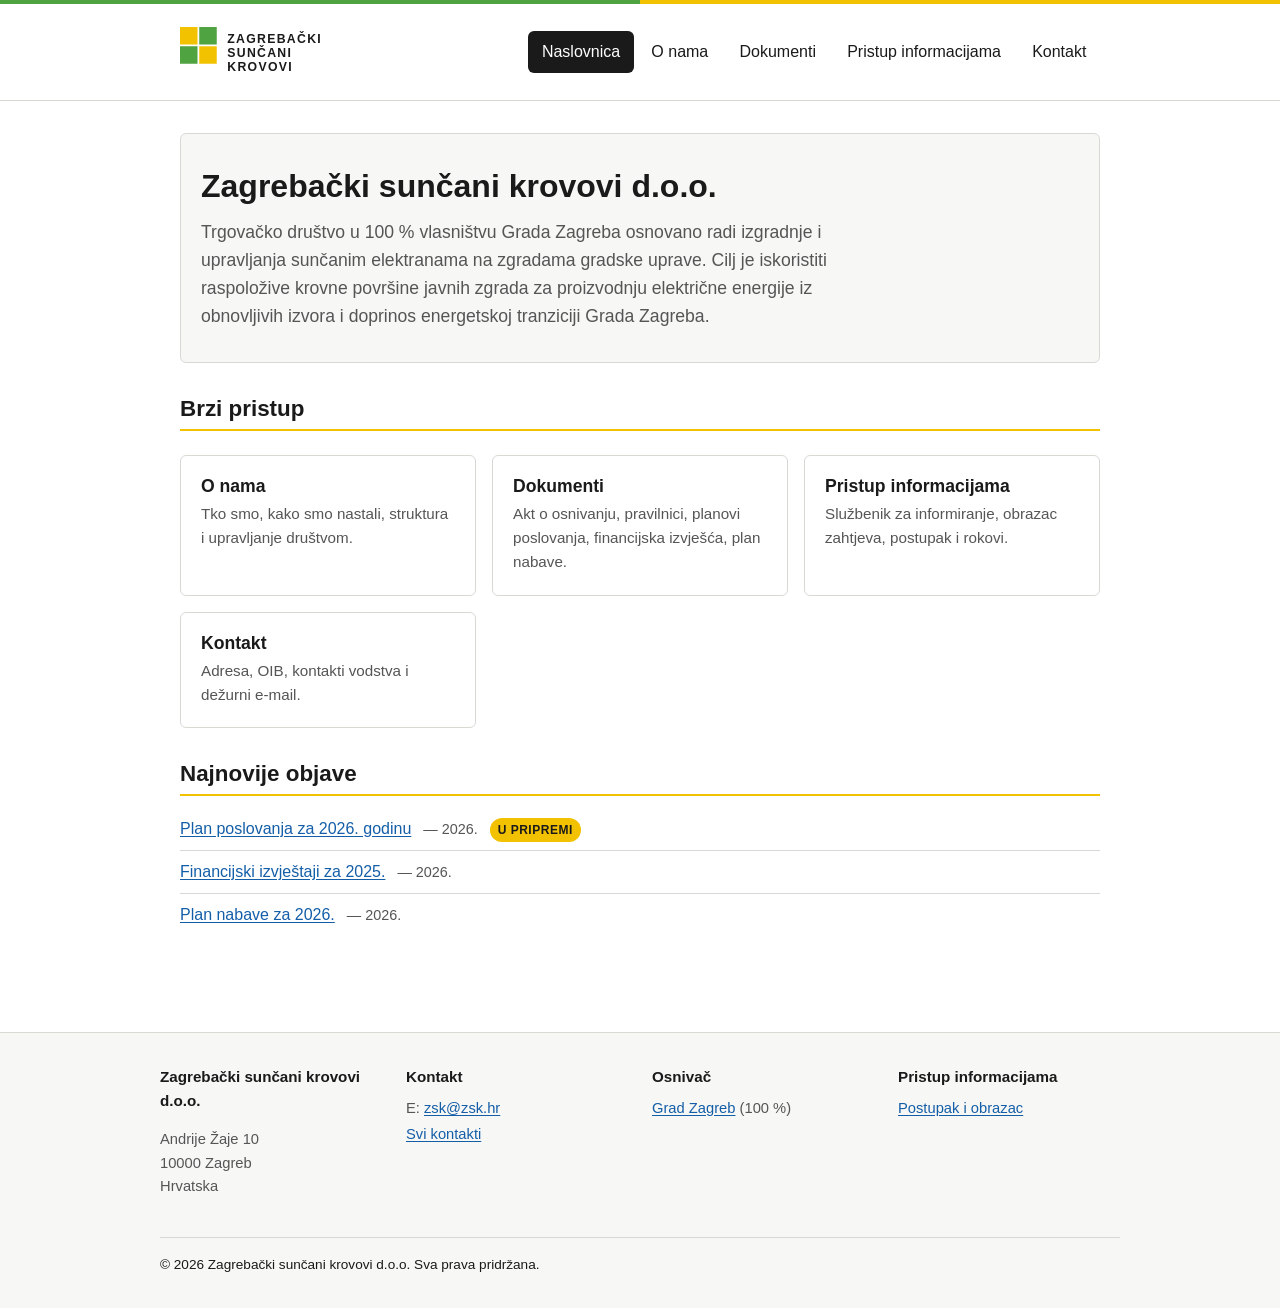
==== index.html @ 7d4e2648 "Initial ZSK web prototype (v0.1) — 5-page static site for ZPPI compliance review" ====
<!DOCTYPE html>
<html lang="hr">
<head>
  <meta charset="UTF-8">
  <meta name="viewport" content="width=device-width, initial-scale=1">
  <title>Zagrebački sunčani krovovi d.o.o.</title>
  <meta name="description" content="Zagrebački sunčani krovovi d.o.o. — trgovačko društvo u 100% vlasništvu Grada Zagreba. Izgradnja i upravljanje sunčanim elektranama na zgradama gradske uprave.">
  <meta name="robots" content="noindex, nofollow">
  <link rel="stylesheet" href="assets/css/style.css">
</head>
<body>
  <a href="#main" class="skip">Preskoči na glavni sadržaj</a>
  <div class="accent-stripe" aria-hidden="true"></div>

  <header class="site-header">
    <div class="inner">
      <div class="brand">
        <a href="index.html" aria-label="Naslovnica — Zagrebački sunčani krovovi">
          <img src="assets/img/logo.svg" alt="Zagrebački sunčani krovovi">
        </a>
      </div>
      <nav class="site-nav" aria-label="Glavna navigacija">
        <ul>
          <li><a href="index.html" aria-current="page">Naslovnica</a></li>
          <li><a href="o-nama.html">O nama</a></li>
          <li><a href="dokumenti.html">Dokumenti</a></li>
          <li><a href="pristup-informacijama.html">Pristup informacijama</a></li>
          <li><a href="kontakt.html">Kontakt</a></li>
        </ul>
      </nav>
    </div>
  </header>

  <main id="main">
    <section class="hero">
      <h1>Zagrebački sunčani krovovi d.o.o.</h1>
      <p>Trgovačko društvo u 100&nbsp;% vlasništvu Grada Zagreba osnovano radi izgradnje i upravljanja sunčanim elektranama na zgradama gradske uprave. Cilj je iskoristiti raspoložive krovne površine javnih zgrada za proizvodnju električne energije iz obnovljivih izvora i doprinos energetskoj tranziciji Grada Zagreba.</p>
    </section>

    <h2>Brzi pristup</h2>
    <div class="tiles">
      <a class="tile" href="o-nama.html">
        <h3>O nama</h3>
        <p>Tko smo, kako smo nastali, struktura i upravljanje društvom.</p>
      </a>
      <a class="tile" href="dokumenti.html">
        <h3>Dokumenti</h3>
        <p>Akt o osnivanju, pravilnici, planovi poslovanja, financijska izvješća, plan nabave.</p>
      </a>
      <a class="tile" href="pristup-informacijama.html">
        <h3>Pristup informacijama</h3>
        <p>Službenik za informiranje, obrazac zahtjeva, postupak i rokovi.</p>
      </a>
      <a class="tile" href="kontakt.html">
        <h3>Kontakt</h3>
        <p>Adresa, OIB, kontakti vodstva i dežurni e-mail.</p>
      </a>
    </div>

    <h2>Najnovije objave</h2>
    <ul class="doc-list">
      <li><a href="dokumenti.html#planovi">Plan poslovanja za 2026. godinu</a> <span class="meta">— 2026.</span> <span class="pending">U PRIPREMI</span></li>
      <li><a href="dokumenti.html#financije">Financijski izvještaji za 2025.</a> <span class="meta">— 2026.</span></li>
      <li><a href="dokumenti.html#nabava">Plan nabave za 2026.</a> <span class="meta">— 2026.</span></li>
    </ul>
  </main>

  <footer class="site-footer">
    <div class="inner">
      <div>
        <h4>Zagrebački sunčani krovovi d.o.o.</h4>
        <p>Andrije Žaje 10<br>10000 Zagreb<br>Hrvatska</p>
      </div>
      <div>
        <h4>Kontakt</h4>
        <ul>
          <li>E: <a href="mailto:zsk@zsk.hr">zsk@zsk.hr</a></li>
          <li><a href="kontakt.html">Svi kontakti</a></li>
        </ul>
      </div>
      <div>
        <h4>Osnivač</h4>
        <ul>
          <li><a href="https://www.zagreb.hr" rel="external">Grad Zagreb</a> (100&nbsp;%)</li>
        </ul>
      </div>
      <div>
        <h4>Pristup informacijama</h4>
        <ul>
          <li><a href="pristup-informacijama.html">Postupak i obrazac</a></li>
        </ul>
      </div>
    </div>
    <p class="copy">© 2026 Zagrebački sunčani krovovi d.o.o. Sva prava pridržana.</p>
  </footer>
</body>
</html>
---- assets/css/style.css ----
/* ZSK web — minimal style
   Boje preuzete iz logotipa (zelena + žuta).
   Cilj: čistoća, čitljivost, WCAG 2.1 AA kontrast. */

:root {
  --zsk-yellow: #F2C200;
  --zsk-yellow-dark: #C99E00;
  --zsk-green: #4FA340;
  --zsk-green-dark: #3B7A30;
  --text: #1a1a1a;
  --text-muted: #555;
  --link: #145ea8;
  --link-hover: #0d4378;
  --bg: #ffffff;
  --surface: #f7f7f5;
  --border: #d9d9d4;
  --shadow: 0 1px 3px rgba(0,0,0,0.06);
  --radius: 6px;
  --maxw: 960px;
  --gutter: 1.25rem;
  --line: 1.6;
}

* { box-sizing: border-box; }

html { -webkit-text-size-adjust: 100%; }

body {
  margin: 0;
  font-family: -apple-system, BlinkMacSystemFont, "Segoe UI", Roboto, "Helvetica Neue", Arial, sans-serif;
  font-size: 16px;
  line-height: var(--line);
  color: var(--text);
  background: var(--bg);
}

a { color: var(--link); text-decoration: underline; text-underline-offset: 2px; }
a:hover, a:focus { color: var(--link-hover); }
a:focus-visible { outline: 3px solid var(--zsk-yellow); outline-offset: 2px; border-radius: 2px; }

img, svg { max-width: 100%; height: auto; }

/* Skip link */
.skip {
  position: absolute; left: -9999px; top: 0;
  background: var(--text); color: #fff;
  padding: .5rem 1rem; z-index: 100;
}
.skip:focus { left: 1rem; top: 1rem; }

/* Header */
.site-header {
  border-bottom: 1px solid var(--border);
  background: #fff;
}
.site-header .inner {
  max-width: var(--maxw);
  margin: 0 auto;
  padding: 1rem var(--gutter);
  display: flex; align-items: center; justify-content: space-between; gap: 1rem;
  flex-wrap: wrap;
}
.site-header .brand img { height: 56px; display: block; }
.site-header .brand a { display: inline-block; }

/* Top accent stripe */
.accent-stripe {
  height: 4px;
  background: linear-gradient(90deg, var(--zsk-green) 0%, var(--zsk-green) 50%, var(--zsk-yellow) 50%, var(--zsk-yellow) 100%);
}

/* Nav */
.site-nav ul {
  list-style: none; margin: 0; padding: 0;
  display: flex; gap: .25rem; flex-wrap: wrap;
}
.site-nav a {
  display: inline-block;
  padding: .5rem .85rem;
  color: var(--text);
  text-decoration: none;
  border-radius: var(--radius);
  font-weight: 500;
}
.site-nav a:hover, .site-nav a:focus { background: var(--surface); }
.site-nav a[aria-current="page"] {
  background: var(--text);
  color: #fff;
}

/* Main */
main { max-width: var(--maxw); margin: 0 auto; padding: 2rem var(--gutter) 3rem; }

h1, h2, h3 { line-height: 1.25; }
h1 { font-size: 2rem; margin: 0 0 .5rem; }
h2 { font-size: 1.4rem; margin: 2rem 0 .75rem; padding-bottom: .35rem; border-bottom: 2px solid var(--zsk-yellow); }
h3 { font-size: 1.1rem; margin: 1.25rem 0 .5rem; color: var(--zsk-green-dark); }

.lead { font-size: 1.125rem; color: var(--text-muted); margin: 0 0 1.5rem; max-width: 60ch; }

/* Hero — only on homepage */
.hero {
  background: var(--surface);
  border: 1px solid var(--border);
  border-radius: var(--radius);
  padding: 2rem var(--gutter);
  margin-bottom: 2rem;
}
.hero h1 { margin-bottom: .75rem; }
.hero p { margin: 0; max-width: 65ch; color: var(--text-muted); font-size: 1.1rem; }

/* Card grid (homepage tiles) */
.tiles {
  display: grid;
  grid-template-columns: repeat(auto-fit, minmax(220px, 1fr));
  gap: 1rem;
  margin-top: 1.5rem;
}
.tile {
  display: block;
  padding: 1.25rem;
  border: 1px solid var(--border);
  border-radius: var(--radius);
  background: #fff;
  text-decoration: none;
  color: var(--text);
  transition: border-color .15s ease, transform .15s ease;
}
.tile:hover, .tile:focus {
  border-color: var(--zsk-green);
  transform: translateY(-1px);
  background: #fff;
}
.tile h3 { margin: 0 0 .25rem; color: var(--text); }
.tile p { margin: 0; color: var(--text-muted); font-size: .95rem; }

/* Document section / accordion-like blocks */
.doc-section {
  border: 1px solid var(--border);
  border-radius: var(--radius);
  background: #fff;
  margin-bottom: 1rem;
  overflow: hidden;
}
.doc-section > summary {
  cursor: pointer;
  padding: .9rem 1.1rem;
  font-weight: 600;
  background: var(--surface);
  list-style: none;
  display: flex; justify-content: space-between; align-items: center;
}
.doc-section > summary::-webkit-details-marker { display: none; }
.doc-section > summary::after {
  content: "+";
  font-size: 1.5rem; line-height: 1; color: var(--zsk-green-dark);
}
.doc-section[open] > summary::after { content: "−"; }
.doc-section[open] > summary { background: #fff; border-bottom: 1px solid var(--border); }
.doc-section .body { padding: 1rem 1.1rem; }

/* Document list */
.doc-list { list-style: none; margin: 0; padding: 0; }
.doc-list li {
  padding: .5rem 0;
  border-bottom: 1px solid var(--border);
  display: flex; align-items: baseline; gap: .75rem; flex-wrap: wrap;
}
.doc-list li:last-child { border-bottom: 0; }
.doc-list .meta { color: var(--text-muted); font-size: .9rem; }
.doc-list .pending {
  display: inline-block;
  font-size: .75rem;
  padding: .15rem .5rem;
  background: var(--zsk-yellow);
  color: var(--text);
  border-radius: 99px;
  font-weight: 600;
  letter-spacing: .5px;
}

/* Info / contact blocks */
.info-grid {
  display: grid;
  grid-template-columns: repeat(auto-fit, minmax(240px, 1fr));
  gap: 1rem; margin: 1.5rem 0;
}
.info-block {
  padding: 1rem 1.25rem;
  background: var(--surface);
  border: 1px solid var(--border);
  border-radius: var(--radius);
}
.info-block h3 { margin-top: 0; }
.info-block dl { margin: 0; }
.info-block dt { font-weight: 600; margin-top: .5rem; }
.info-block dd { margin: 0 0 .25rem; }

/* Tables */
table {
  border-collapse: collapse;
  width: 100%;
  margin: 1rem 0;
  background: #fff;
}
th, td { text-align: left; padding: .6rem .75rem; border-bottom: 1px solid var(--border); }
th { background: var(--surface); font-weight: 600; }

/* Notice / callout */
.notice {
  background: #fff8d8;
  border-left: 4px solid var(--zsk-yellow);
  padding: 1rem 1.25rem;
  border-radius: var(--radius);
  margin: 1.5rem 0;
}
.notice strong { color: var(--text); }

/* Footer */
.site-footer {
  border-top: 1px solid var(--border);
  background: var(--surface);
  padding: 2rem var(--gutter);
  margin-top: 3rem;
}
.site-footer .inner {
  max-width: var(--maxw);
  margin: 0 auto;
  display: grid;
  grid-template-columns: repeat(auto-fit, minmax(220px, 1fr));
  gap: 1.5rem;
  font-size: .92rem;
  color: var(--text-muted);
}
.site-footer h4 { margin: 0 0 .5rem; font-size: .95rem; color: var(--text); }
.site-footer ul { list-style: none; margin: 0; padding: 0; }
.site-footer li { margin: .15rem 0; }
.site-footer .copy {
  max-width: var(--maxw);
  margin: 1.5rem auto 0;
  padding-top: 1rem;
  border-top: 1px solid var(--border);
  font-size: .85rem;
}

/* Mobile */
@media (max-width: 640px) {
  .site-header .inner { flex-direction: column; align-items: flex-start; }
  h1 { font-size: 1.6rem; }
  h2 { font-size: 1.25rem; }
}
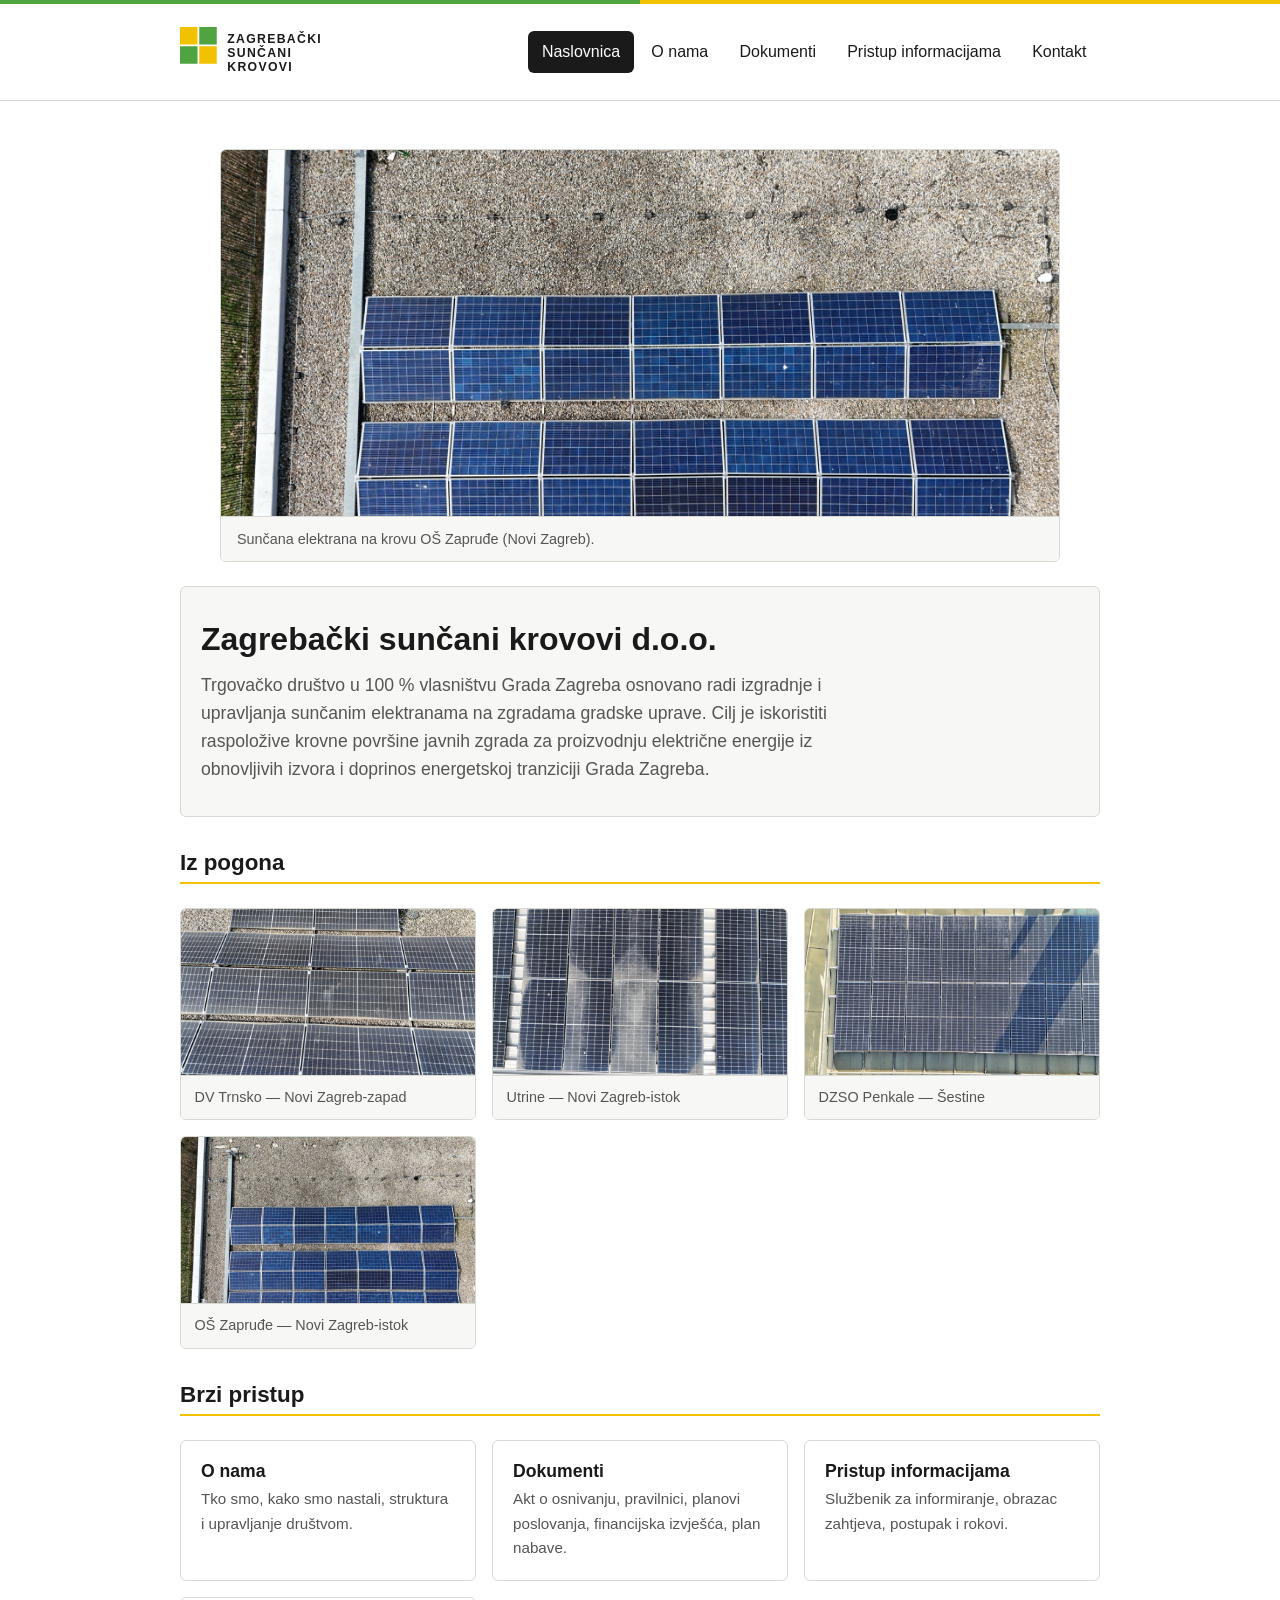
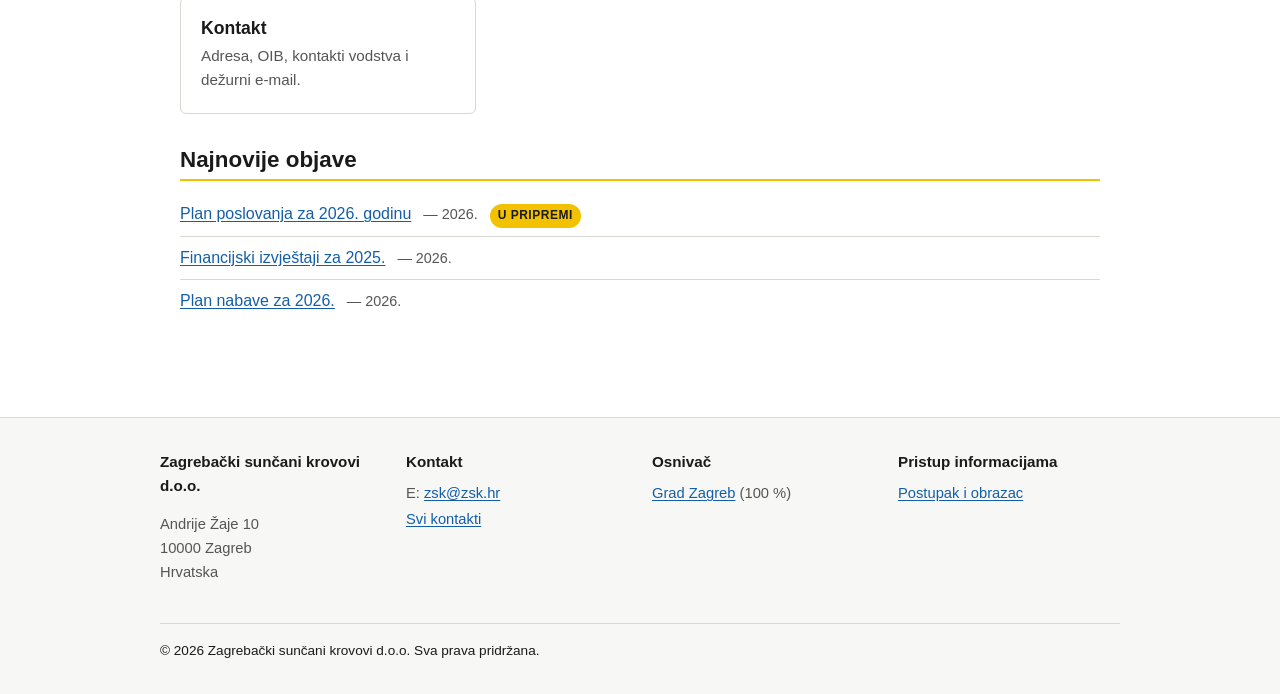
==== commit 39e563fa: "Add hero image + gallery (4 DJI aerial photos from inspections)" ====
--- a/index.html
+++ b/index.html
@@ -32,10 +32,35 @@
   </header>
 
   <main id="main">
+    <figure class="hero-image">
+      <img src="assets/img/photos/zaprudje-1920.jpg" alt="Sunčana elektrana na krovu OŠ Zapruđe — pogled iz zraka" loading="eager">
+      <figcaption>Sunčana elektrana na krovu OŠ Zapruđe (Novi Zagreb).</figcaption>
+    </figure>
+
     <section class="hero">
       <h1>Zagrebački sunčani krovovi d.o.o.</h1>
       <p>Trgovačko društvo u 100&nbsp;% vlasništvu Grada Zagreba osnovano radi izgradnje i upravljanja sunčanim elektranama na zgradama gradske uprave. Cilj je iskoristiti raspoložive krovne površine javnih zgrada za proizvodnju električne energije iz obnovljivih izvora i doprinos energetskoj tranziciji Grada Zagreba.</p>
     </section>
+
+    <h2>Iz pogona</h2>
+    <div class="gallery">
+      <figure>
+        <img src="assets/img/photos/trnsko-800.jpg" alt="Sunčana elektrana na krovu DV Trnsko" loading="lazy">
+        <figcaption>DV Trnsko — Novi Zagreb-zapad</figcaption>
+      </figure>
+      <figure>
+        <img src="assets/img/photos/utrine-800.jpg" alt="Sunčana elektrana — Utrine" loading="lazy">
+        <figcaption>Utrine — Novi Zagreb-istok</figcaption>
+      </figure>
+      <figure>
+        <img src="assets/img/photos/penkale-800.jpg" alt="Sunčana elektrana na krovu DZSO Penkale" loading="lazy">
+        <figcaption>DZSO Penkale — Šestine</figcaption>
+      </figure>
+      <figure>
+        <img src="assets/img/photos/zaprudje-800.jpg" alt="Sunčana elektrana na krovu OŠ Zapruđe" loading="lazy">
+        <figcaption>OŠ Zapruđe — Novi Zagreb-istok</figcaption>
+      </figure>
+    </div>
 
     <h2>Brzi pristup</h2>
     <div class="tiles">
--- a/assets/css/style.css
+++ b/assets/css/style.css
@@ -109,6 +109,57 @@
 .hero h1 { margin-bottom: .75rem; }
 .hero p { margin: 0; max-width: 65ch; color: var(--text-muted); font-size: 1.1rem; }
 
+/* Hero image (banner above hero block) */
+.hero-image {
+  margin-bottom: 1.5rem;
+  border-radius: var(--radius);
+  overflow: hidden;
+  border: 1px solid var(--border);
+}
+.hero-image img {
+  display: block;
+  width: 100%;
+  height: auto;
+  aspect-ratio: 16 / 7;
+  object-fit: cover;
+}
+.hero-image figcaption {
+  padding: .65rem 1rem;
+  background: var(--surface);
+  font-size: .9rem;
+  color: var(--text-muted);
+  border-top: 1px solid var(--border);
+}
+
+/* Gallery grid */
+.gallery {
+  display: grid;
+  grid-template-columns: repeat(auto-fit, minmax(260px, 1fr));
+  gap: 1rem;
+  margin: 1.5rem 0 2rem;
+}
+.gallery figure {
+  margin: 0;
+  border: 1px solid var(--border);
+  border-radius: var(--radius);
+  overflow: hidden;
+  background: #fff;
+}
+.gallery img {
+  display: block;
+  width: 100%;
+  height: auto;
+  aspect-ratio: 16 / 9;
+  object-fit: cover;
+}
+.gallery figcaption {
+  padding: .65rem .85rem;
+  font-size: .9rem;
+  color: var(--text-muted);
+  border-top: 1px solid var(--border);
+  background: var(--surface);
+}
+
 /* Card grid (homepage tiles) */
 .tiles {
   display: grid;
